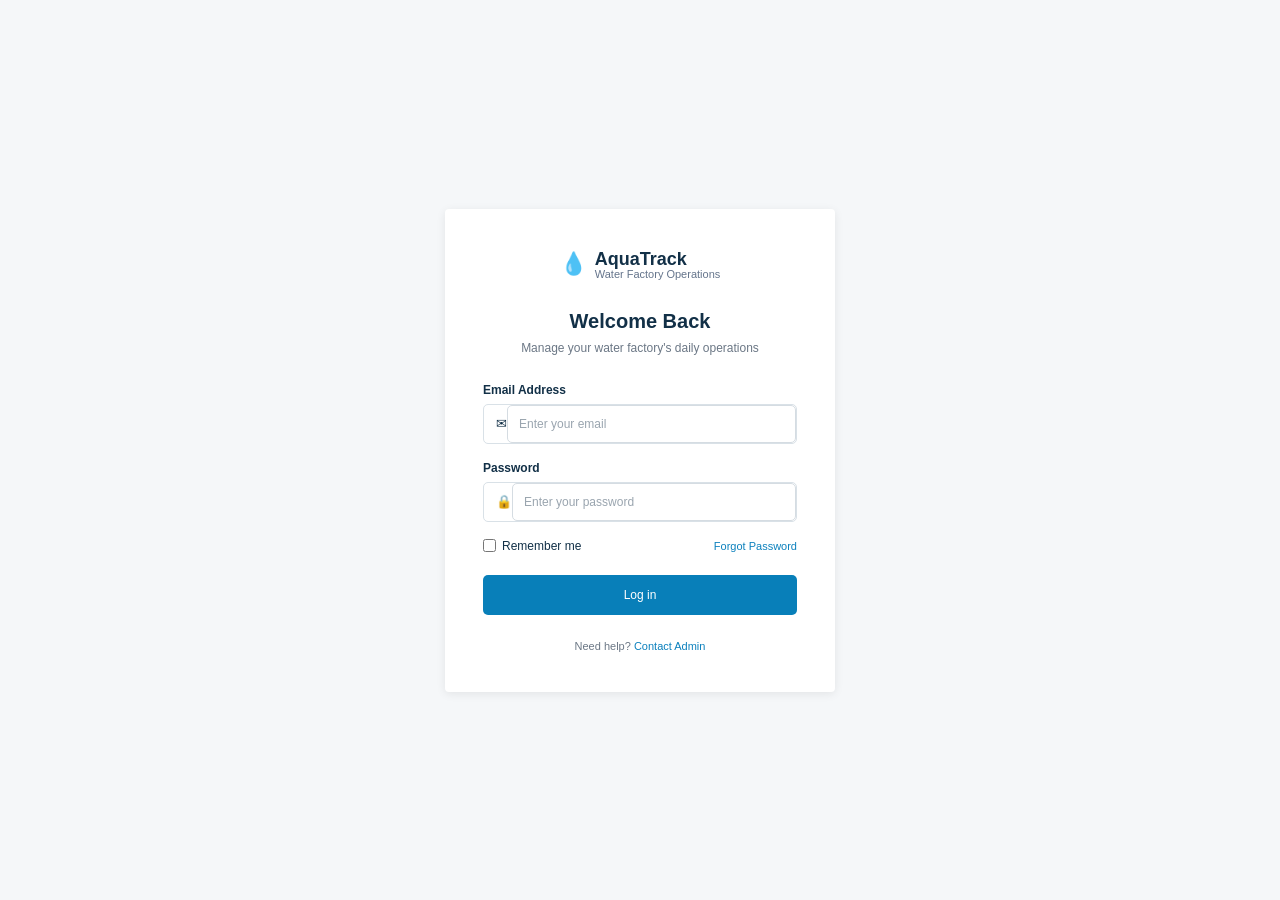
==== index.html @ 72185f84 "Fix branding clarity, opening figures save bug, and add live dashboard updates" ====
<!doctype html>
<html lang="en">
  <head>
    <meta charset="UTF-8" />
    <meta name="viewport" content="width=device-width, initial-scale=1.0" />
    <title>AquaTrack — Water Factory Login</title>

    <link rel="stylesheet" href="style.css" />
  </head>

  <body class="login-page">
    <div class="login-card">
      <div class="logo">
        <span class="logo-icon">💧</span>
        <div>
          <span>AquaTrack</span>
          <div class="logo-tagline">Water Factory Operations</div>
        </div>
      </div>

      <h1>Welcome Back</h1>
      <p class="subtitle">Manage your water factory's daily operations</p>

      <form id="loginForm">
        <label for="email">Email Address</label>
        <div class="input-group">
          <span>✉</span>
          <input
            type="email"
            id="email"
            placeholder="Enter your email"
            required
          />
        </div>

        <label for="password">Password</label>
        <div class="input-group">
          <span>🔒</span>
          <input
            type="password"
            id="password"
            placeholder="Enter your password"
            required
          />
        </div>

        <div class="login-options">
          <label class="remember">
            <input type="checkbox" />
            <span>Remember me</span>
          </label>

          <a href="#" class="forgot">Forgot Password</a>
        </div>

        <button type="submit" class="primary-btn">Log in</button>
      </form>

      <p class="help">Need help? <a href="#">Contact Admin</a></p>
    </div>

    <script src="app.js"></script>
  </body>
</html>
---- style.css ----
/* =========================
   GLOBAL STYLES
========================= */

* {
  margin: 0;
  padding: 0;
  box-sizing: border-box;
}

body {
  font-family: Arial, sans-serif;
  color: #123047;
  background: #f5f7f9;
}

/* =========================
   LOGIN PAGE
========================= */

.login-page {
  min-height: 100vh;
  display: flex;
  align-items: center;
  justify-content: center;
  background: #f5f7f9;
}

.login-card {
  width: 390px;
  background: #ffffff;
  padding: 40px 38px;
  border-radius: 4px;
  box-shadow: 0 2px 10px rgba(0, 0, 0, 0.08);
}

/* Logo */

.logo {
  display: flex;
  justify-content: center;
  align-items: center;
  gap: 8px;
  margin-bottom: 30px;
  font-size: 18px;
  font-weight: 700;
  color: #123047;
}
.logo-text {
  display: flex;
  flex-direction: column;
  line-height: 1.1;
}

.logo-tagline {
  font-size: 10px;
  color: var(--text-muted, #64748b);
  font-weight: 400;
}

.logo-icon {
  font-size: 22px;
}

/* Heading */

.login-card h1 {
  text-align: center;
  font-size: 20px;
  margin-bottom: 8px;
}
.logo-tagline {
  font-size: 11px;
  color: var(--text-muted, #64748b);
  font-weight: 400;
  margin-top: -2px;
}

.subtitle {
  text-align: center;
  font-size: 12px;
  color: #6b7785;
  margin-bottom: 28px;
}

/* Labels */

.login-card label {
  display: block;
  font-size: 12px;
  font-weight: 600;
  margin-bottom: 7px;
}

/* Inputs */

.input-group {
  height: 40px;
  display: flex;
  align-items: center;
  border: 1px solid #d9e1e7;
  border-radius: 5px;
  background: #ffffff;
  margin-bottom: 18px;
}

.input-group span {
  padding-left: 12px;
  font-size: 13px;
}

.input-group input {
  width: 100%;
  height: 100%;
  border: none;
  outline: none;
  padding: 0 12px;
  font-size: 12px;
}

.input-group input::placeholder {
  color: #9aa5af;
}

/* Remember / Forgot */

.login-options {
  display: flex;
  justify-content: space-between;
  align-items: center;
  margin-bottom: 22px;
}

.remember {
  display: flex !important;
  align-items: center;
  gap: 6px;
  font-weight: normal !important;
  margin: 0 !important;
}

.remember input {
  accent-color: #0b80bd;
}

.forgot {
  color: #0b80bd;
  font-size: 11px;
  text-decoration: none;
}

/* Login button */

.primary-btn {
  width: 100%;
  height: 40px;
  border: none;
  border-radius: 5px;
  background: #0b80bd;
  color: #ffffff;
  font-size: 12px;
  cursor: pointer;
}

.primary-btn:hover {
  background: #096fa4;
}

/* Help */

.help {
  text-align: center;
  font-size: 11px;
  color: #6b7785;
  margin-top: 25px;
}

.help a {
  color: #0b80bd;
  text-decoration: none;
}
/* =========================
   DASHBOARD
========================= */

.app {
  display: flex;
  min-height: 100vh;
}

.sidebar {
  width: 220px;
  background: white;
  padding: 30px 20px;
  display: flex;
  flex-direction: column;
  border-right: 1px solid #e5e5e5;
}

.sidebar .logo {
  text-align: left;
  margin-bottom: 40px;
  font-size: 18px;
}

.sidebar nav {
  display: flex;
  flex-direction: column;
  gap: 8px;
}

.sidebar nav a {
  text-decoration: none;
  color: #17324d;
  padding: 12px;
  border-radius: 7px;
  font-size: 14px;
}

.sidebar nav a:hover,
.sidebar nav a.active {
  background: #e6f5fc;
  color: #087fb9;
}

.user {
  margin-top: auto;
  padding-top: 20px;
  border-top: 1px solid #ddd;
  display: flex;
  justify-content: space-between;
  font-size: 13px;
}

/* Main */

.main {
  flex: 1;
  background: #f5f7f9;
}

/* Top bar */

.topbar {
  height: 75px;
  background: white;
  padding: 15px 35px;
  display: flex;
  justify-content: space-between;
  align-items: center;
}

.topbar h3 {
  margin-bottom: 3px;
}

.topbar p {
  font-size: 12px;
  color: #777;
}

.icons {
  font-size: 20px;
}

/* Content */

.content {
  padding: 30px 40px;
}

.content h1 {
  margin-bottom: 5px;
}

.description {
  color: #777;
  margin-bottom: 40px;
}

/* Cards */

.cards {
  display: grid;
  grid-template-columns: repeat(4, 1fr);
  gap: 20px;
}

.card {
  background: white;
  border: 1px solid #dce3e8;
  border-radius: 7px;
  padding: 25px;
  text-align: center;
}

.card h3 {
  font-size: 14px;
  margin-bottom: 25px;
}

.card strong {
  font-size: 25px;
}

.card p {
  font-size: 12px;
  color: #777;
  margin-top: 4px;
}

/* Quick Actions */

.section-title {
  margin-top: 35px;
  margin-bottom: 15px;
  font-size: 14px;
}

.actions {
  display: flex;
  gap: 18px;
}

.actions a {
  background: #087fb9;
  color: white;
  padding: 10px 18px;
  border-radius: 6px;
  text-decoration: none;
  font-size: 13px;
}

.actions a:hover {
  background: #066d9f;
}

/* Overview */

.overview {
  display: grid;
  grid-template-columns: 1.4fr 1fr 1fr;
  gap: 18px;
}

.overview-card {
  background: white;
  border: 1px solid #dce3e8;
  border-radius: 7px;
  padding: 20px;
  min-height: 190px;
}

.overview-card h3 {
  font-size: 13px;
  margin-bottom: 20px;
}

/* Chart */

.chart {
  height: 90px;
  display: flex;
  align-items: end;
  gap: 15px;
  padding: 0 10px;
}

.bar {
  width: 28px;
  background: #087fb9;
}

.days {
  display: flex;
  justify-content: space-around;
  margin-top: 8px;
  font-size: 12px;
}

/* Stock */

.stock-number {
  font-size: 22px;
  font-weight: bold;
  text-align: center;
}

.overview-card p {
  font-size: 11px;
  color: #777;
}

.progress {
  height: 8px;
  background: #ddd;
  border-radius: 10px;
  margin: 20px 0 8px;
}

.progress div {
  width: 72%;
  height: 100%;
  background: #087fb9;
  border-radius: 10px;
}

.overview-card small {
  display: block;
  color: #777;
  font-size: 10px;
  margin-top: 12px;
}

/* Activity */

.activity {
  padding-left: 18px;
  font-size: 11px;
}

.activity li {
  margin-bottom: 15px;
}

/* =========================
   OPENING FIGURES
========================= */

.opening-section {
  margin-bottom: 25px;
}

.opening-card {
  background: #ffffff;
  border: 1px solid #dce3e8;
  border-radius: 7px;
  padding: 22px;
}

.opening-card h2 {
  font-size: 17px;
  color: #17324d;
  margin-bottom: 5px;
}

.opening-card > p {
  font-size: 12px;
  color: #777;
  margin-bottom: 20px;
}

.opening-fields {
  display: flex;
  align-items: flex-end;
  gap: 20px;
}

.opening-field {
  width: 250px;
  flex: none;
}

.opening-field label {
  display: block;
  font-size: 12px;
  font-weight: 600;
  color: #17324d;
  margin-bottom: 7px;
}
.opening-fields .primary-btn {
  width: auto;
  min-width: 180px;
  height: 42px;
  padding: 0 20px;
}

.opening-field input {
  width: 100%;
  height: 42px;
  padding: 0 12px;
  box-sizing: border-box;
  border: 1px solid #d5dce2;
  border-radius: 5px;
}
.opening-field input:focus {
  border-color: #087fb9;
}

@media (max-width: 700px) {
  .opening-fields {
    flex-direction: column;
    align-items: stretch;
  }
}

/* =========================
   INNER PAGES
========================= */

.page-layout {
  display: flex;
  min-height: 100vh;
}

.page-main {
  flex: 1;
  background: #f5f7f9;
  padding: 35px 45px;
}

.page-header {
  margin-bottom: 30px;
}

.page-header h1 {
  font-size: 22px;
  margin-bottom: 5px;
}

.page-header p {
  color: #777;
  font-size: 13px;
}

/* Page columns */

.page-grid {
  display: grid;
  grid-template-columns: 1.6fr 1fr;
  gap: 25px;
}

/* List / records */

.records {
  display: flex;
  flex-direction: column;
  gap: 15px;
}

.record {
  background: white;
  border: 1px solid #dce3e8;
  border-radius: 7px;
  padding: 22px;
}

.record h3 {
  margin-bottom: 8px;
  font-size: 15px;
}

.record p {
  color: #777;
  font-size: 12px;
  margin-bottom: 5px;
}

.record strong {
  font-size: 18px;
}

/* Form */

.form-card {
  background: white;
  border: 1px solid #dce3e8;
  border-radius: 7px;
  padding: 25px;
}

.form-card h2 {
  font-size: 17px;
  margin-bottom: 5px;
}

.form-card > p {
  color: #777;
  font-size: 12px;
  margin-bottom: 25px;
}

.input-group {
  margin-bottom: 17px;
}

.input-group label {
  display: block;
  font-size: 12px;
  margin-bottom: 7px;
}

.input-group input,
.input-group select {
  width: 100%;
  padding: 11px;
  border: 1px solid #d5dce2;
  border-radius: 5px;
  background: white;
}

.primary-btn {
  background: #087fb9;
  color: white;
  border: none;
  padding: 11px 18px;
  border-radius: 5px;
  cursor: pointer;
}

.secondary-btn {
  background: white;
  color: #17324d;
  border: 1px solid #aaa;
  padding: 11px 18px;
  border-radius: 5px;
  cursor: pointer;
}

.form-buttons {
  display: flex;
  justify-content: flex-end;
  gap: 10px;
  margin-top: 25px;
}

/* Status */

.status {
  display: inline-block;
  padding: 4px 10px;
  border-radius: 12px;
  font-size: 10px;
  margin-top: 10px;
  background: #e7f7ef;
  color: #16834c;
}

.status.pending {
  background: #fff3d6;
  color: #9a6a00;
}

/* =========================
   SALES PAGE
========================= */

.sales-summary {
  display: flex;
  gap: 15px;
  margin-bottom: 20px;
}

.sales-summary-card {
  background: #ffffff;
  border: 1px solid #dce3e8;
  border-radius: 7px;
  padding: 18px;
  flex: 1;
}

.sales-summary-card p {
  font-size: 11px;
  color: #777;
  margin-bottom: 8px;
}

.sales-summary-card strong {
  font-size: 20px;
  color: #17324d;
}

/* Sales record */

.sales-record {
  position: relative;
}

.sales-record .amount {
  color: #087fb9;
  font-size: 18px;
  font-weight: 700;
}

/* Payment status */

.status.paid {
  background: #e7f7ef;
  color: #16834c;
}

.status.pending {
  background: #fff3d6;
  color: #9a6a00;
}

/* Total sales field */

#totalSales {
  background: #f5f7f9;
  font-weight: 600;
  color: #087fb9;
}

/* Form focus */

.form-card input:focus,
.form-card select:focus {
  outline: none;
  border-color: #087fb9;
  box-shadow: 0 0 0 2px rgba(8, 127, 185, 0.08);
}

/* =========================;
/* =========================
   EXPENSES PAGE
========================= */

.expenses-page {
  min-height: 100vh;
  background: #f5f7f9;
}

.expenses-content {
  padding: 35px 45px;
}

.expenses-header {
  margin-bottom: 30px;
}

.expenses-header h1 {
  font-size: 24px;
  margin-bottom: 6px;
  color: #17324d;
}

.expenses-header p {
  color: #777;
  font-size: 13px;
}

/* Main layout */

.expenses-grid {
  display: grid;
  grid-template-columns: 1.5fr 1fr;
  gap: 25px;
  align-items: start;
}

/* Expense records */

.expense-records {
  display: flex;
  flex-direction: column;
  gap: 15px;
}

.expense-record {
  background: #ffffff;
  border: 1px solid #dce3e8;
  border-radius: 7px;
  padding: 22px;
}

.expense-record h3 {
  font-size: 15px;
  color: #17324d;
  margin-bottom: 7px;
}

.expense-record p {
  font-size: 12px;
  color: #777;
  margin-bottom: 10px;
}

.expense-record strong {
  display: block;
  font-size: 18px;
  color: #17324d;
  margin-bottom: 8px;
}

/* Expense form */

.expense-form {
  background: #ffffff;
  border: 1px solid #dce3e8;
  border-radius: 7px;
  padding: 25px;
}

.expense-form h2 {
  font-size: 17px;
  color: #17324d;
  margin-bottom: 6px;
}

.expense-form > p {
  font-size: 12px;
  color: #777;
  margin-bottom: 25px;
}

/* Form fields */

.expense-field {
  margin-bottom: 17px;
}

.expense-field label {
  display: block;
  font-size: 12px;
  font-weight: 600;
  color: #17324d;
  margin-bottom: 7px;
}

.expense-field input,
.expense-field select {
  width: 100%;
  height: 42px;
  padding: 0 12px;
  border: 1px solid #d5dce2;
  border-radius: 5px;
  background: #ffffff;
  color: #17324d;
  font-size: 12px;
  outline: none;
}

.expense-field input:focus,
.expense-field select:focus {
  border-color: #087fb9;
}

/* Buttons */

.expense-buttons {
  display: flex;
  justify-content: flex-end;
  gap: 10px;
  margin-top: 25px;
}

.expense-cancel {
  padding: 11px 18px;
  background: #ffffff;
  color: #17324d;
  border: 1px solid #cfd7dd;
  border-radius: 5px;
  cursor: pointer;
}

.expense-save {
  padding: 11px 18px;
  background: #087fb9;
  color: #ffffff;
  border: none;
  border-radius: 5px;
  cursor: pointer;
}

.expense-save:hover {
  background: #066d9f;
}

/* Status */

.expense-status {
  display: inline-block;
  padding: 4px 10px;
  border-radius: 12px;
  background: #e7f7ef;
  color: #16834c;
  font-size: 10px;
}

.expense-status.pending {
  background: #fff3d6;
  color: #9a6a00;
}

/* Mobile */

@media (max-width: 900px) {
  .expenses-grid {
    grid-template-columns: 1fr;
  }
}

/* Production chart alignment */

.chart-container {
  width: 100%;
}

.chart {
  display: flex;
  align-items: flex-end;
  justify-content: space-around;
  height: 150px;
  padding: 0 20px;
  gap: 20px;
}

.bar {
  width: 45px;
  min-height: 20px;
}

.days {
  display: flex;
  justify-content: space-around;
  padding: 8px 20px 0;
  text-align: center;
}

.days span {
  flex: 1;
}

.save-toast {
  position: fixed;
  bottom: 24px;
  right: 24px;
  background: #1e293b;
  color: #fff;
  padding: 10px 16px;
  border-radius: 8px;
  font-size: 13px;
  opacity: 0;
  transform: translateY(8px);
  transition:
    opacity 0.2s,
    transform 0.2s;
  pointer-events: none;
  z-index: 999;
}
.save-toast.show {
  opacity: 1;
  transform: translateY(0);
}
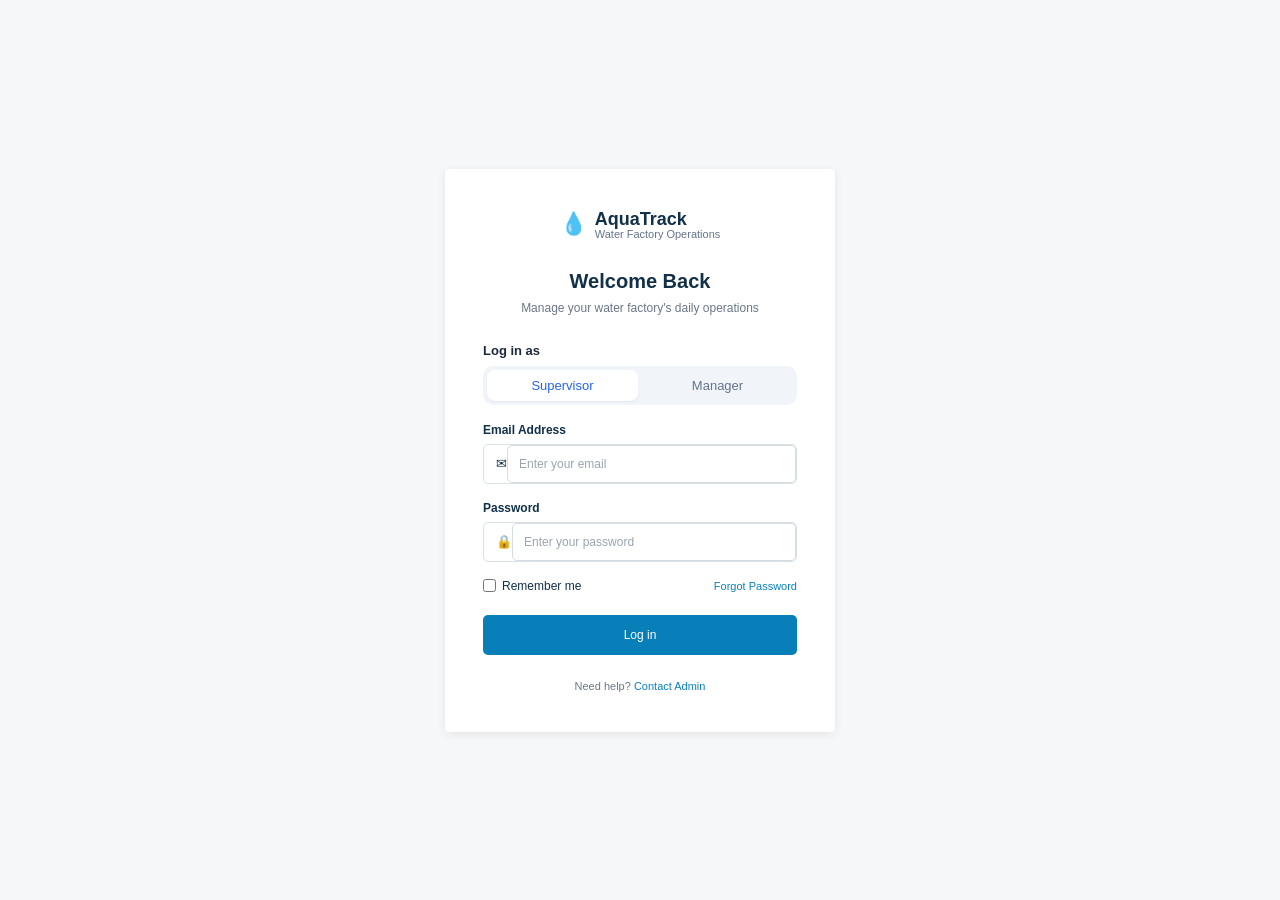
==== commit 6abed911: "Add role-based access, live dashboard updates, and final README" ====
--- a/index.html
+++ b/index.html
@@ -22,6 +22,21 @@
       <p class="subtitle">Manage your water factory's daily operations</p>
 
       <form id="loginForm">
+        <div class="role-select">
+          <p class="role-label">Log in as</p>
+          <div class="role-buttons">
+            <button
+              type="button"
+              class="role-btn active"
+              data-role="supervisor"
+            >
+              Supervisor
+            </button>
+            <button type="button" class="role-btn" data-role="manager">
+              Manager
+            </button>
+          </div>
+        </div>
         <label for="email">Email Address</label>
         <div class="input-group">
           <span>✉</span>
--- a/style.css
+++ b/style.css
@@ -178,6 +178,46 @@
 .help a {
   color: #0b80bd;
   text-decoration: none;
+}
+
+.role-select {
+  margin-bottom: 18px;
+}
+
+.role-label {
+  font-size: 13px;
+  font-weight: 600;
+  margin: 0 0 8px;
+  color: var(--text, #1e293b);
+}
+
+.role-buttons {
+  display: flex;
+  background: #f1f5f9;
+  border-radius: 10px;
+  padding: 4px;
+  gap: 4px;
+}
+
+.role-btn {
+  flex: 1;
+  border: none;
+  background: transparent;
+  padding: 8px 0;
+  font-size: 13px;
+  font-weight: 500;
+  color: var(--text-muted, #64748b);
+  border-radius: 8px;
+  cursor: pointer;
+  transition:
+    background 0.15s,
+    color 0.15s;
+}
+
+.role-btn.active {
+  background: #fff;
+  color: var(--blue, #2563eb);
+  box-shadow: 0 1px 2px rgba(0, 0, 0, 0.06);
 }
 /* =========================
    DASHBOARD
